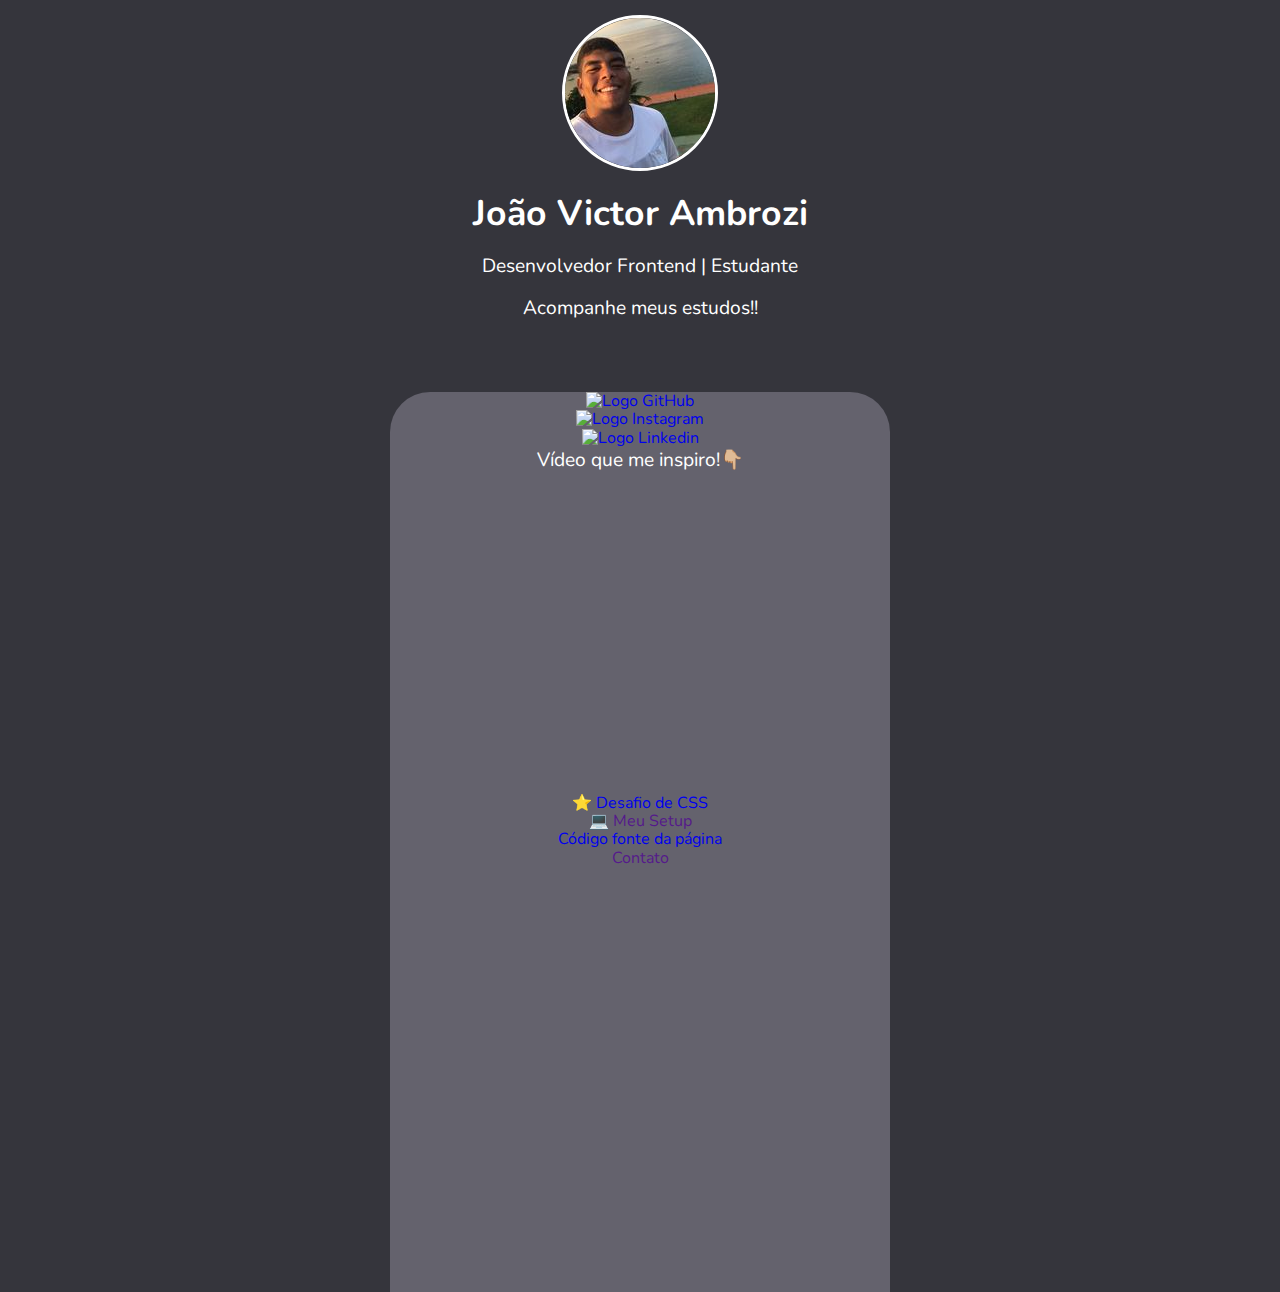
==== views/index.html @ 848961c4 "Starting project to add on instagram, HTML complete" ====
<!DOCTYPE html>
<html lang="en">

<head>
    <meta charset="UTF-8">
    <meta http-equiv="X-UA-Compatible" content="IE=edge">
    <meta name="viewport" content="width=device-width, initial-scale=1.0">

    <link rel="stylesheet" href="../public/style/normalize.css">
    <link rel="stylesheet" href="../public/style/reset.css">
    <link rel="stylesheet" href="../public/style/style.css">

    <title>victorambrozi.dev</title>
</head>

<body>
    <div class="container">
        <img src="../public/assets/images/foto-perfil.jpg" alt="Avatar Perfil">

        <h1>João Victor Ambrozi</h1>
        <p>Desenvolvedor Frontend | Estudante</p>

        <p>Acompanhe meus estudos!!</p>

        <div class="container__content">
            <div class="content">
                <ul class="content-logos">
                    <li>
                        <a href="https://github.com/victorambrozi" target="_blank">
                            <img src="assets/images/logo/linkedin.svg" alt="Logo GitHub">
                        </a>
                    </li>

                    <li>
                        <a href="https://www.instagram.com/victorambrozi.dev/" target="_blank">
                            <img src="assets/images/logo/instagram.svg" alt="Logo Instagram">
                        </a>
                    </li>

                    <li>
                        <a href="https://www.linkedin.com/in/victorambrozi/" target="_blank">
                            <img src="assets/images/logo/linkedin.svg" alt="Logo Linkedin">
                        </a>
                    </li>
                </ul>

                <p>Vídeo que me inspiro!👇🏼</p>

                <div class="content__info">

                    <iframe width="560" height="315" src="https://www.youtube.com/embed/oUPaJxk6TZ0" frameborder="0"
                        allow="accelerometer; autoplay; clipboard-write; encrypted-media; gyroscope; picture-in-picture"
                        allowfullscreen>
                    </iframe>

                    <ul class="content__links">
                        <li>
                            <a href="https://www.notion.so/Desafio-2-CSS-5818c4d1bcb44b1688abb97329084172"
                                target="_blank">
                                ⭐️ Desafio de CSS
                            </a>
                        </li>

                        <li>
                            <a href="" target="_blank">
                                💻 Meu Setup
                            </a>
                        </li>

                        <li>
                            <a href="git@github.com:victorambrozi/my-linktree.git" target="_blank">
                                Código fonte da página
                            </a>
                        </li>

                        <li>
                            <a href="" target="_blank">
                                Contato
                            </a>
                        </li>
                    </ul>
                </div>
                <!-- content-info -->
            </div>
            <!-- content -->
        </div>
        <!-- container__content -->
    </div>
    <!-- container -->
</body>

</html>
---- public/style/style.css ----
@import url('https://fonts.googleapis.com/css2?family=Nunito:wght@400;700&display=swap');

:root {
    --bg-body: #35353C;
    --bg-content: #64626D;
    --bg-links: #111115;
}

body {
    background: var(--bg-body);
    font-family: "Nunito", sans-serif;
}

/* Presentation */

.container {
    margin: 0 auto;
    max-width: 500px;
    text-align: center;
}

.container > img {
    margin-top: 15px;
    max-width: 500px;
    border-radius: 50%;

    border: 3px solid #fff;
}

.container h1 {
    font-size: 2.225em;
    font-weight: 700;
    line-height: 30px;

    color: #fff;
}

.container p {
    font-size: 1.2em;
    line-height: 27px;
    color: #fff;
}

.container p + p {
    padding-top: 15px;
}

/* Content */

.container__content {
    max-width: 500px;
    height: 100vh;
    margin-top: 70px;

    border-radius: 40px 40px 0 0;
    background-color: var(--bg-content);
}

.content {
    padding: 0 30px;
    position: relative;
}

iframe {
    width: 100%;
}
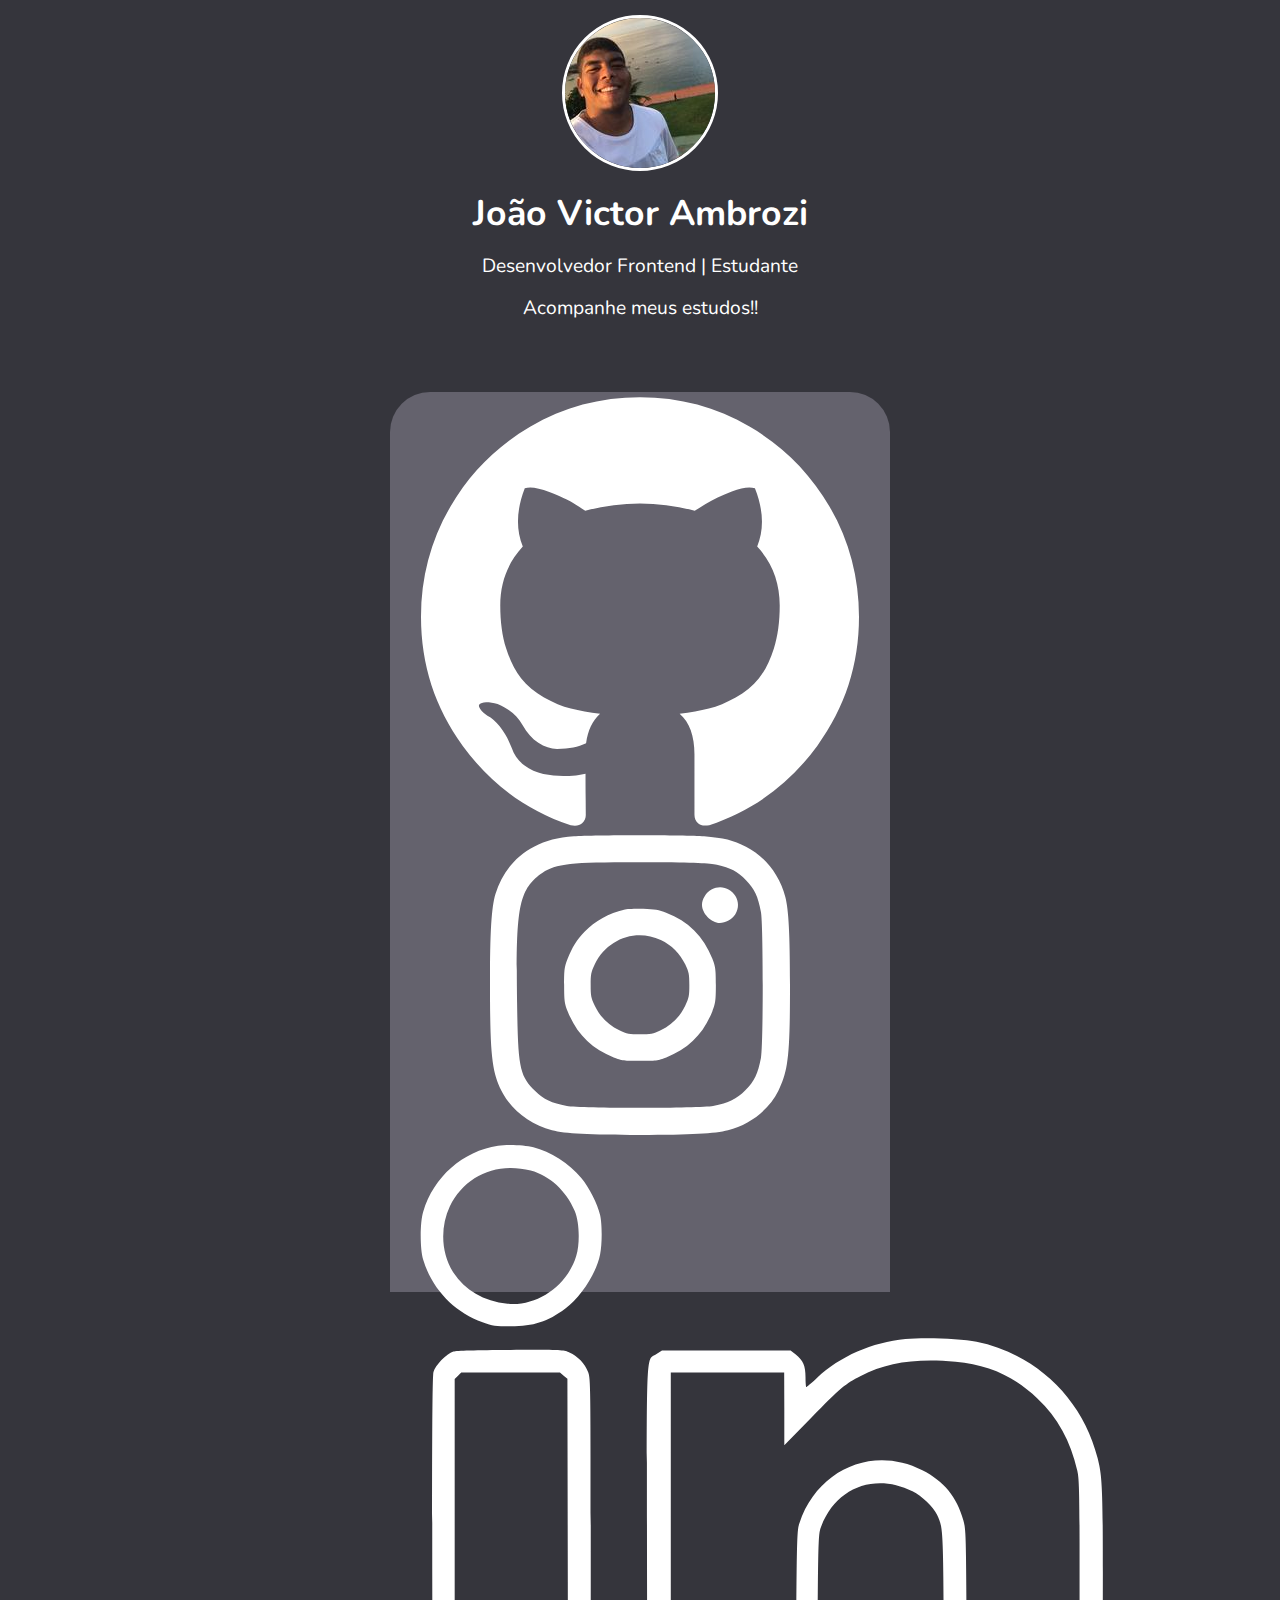
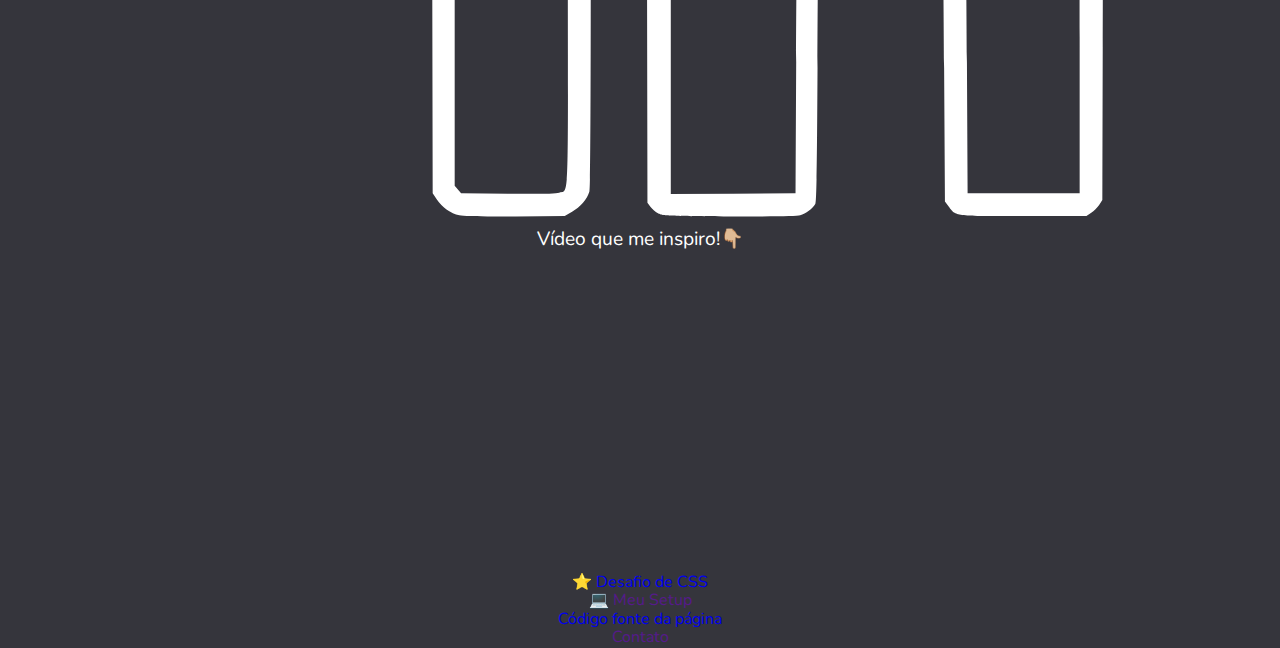
==== commit 8e559556: "addition of container to contents" ====
--- a/views/index.html
+++ b/views/index.html
@@ -27,28 +27,32 @@
                 <ul class="content-logos">
                     <li>
                         <a href="https://github.com/victorambrozi" target="_blank">
-                            <img src="assets/images/logo/linkedin.svg" alt="Logo GitHub">
+                            <img src="../public/assets/logo/github.svg" alt="Logo GitHub">
                         </a>
                     </li>
 
                     <li>
                         <a href="https://www.instagram.com/victorambrozi.dev/" target="_blank">
-                            <img src="assets/images/logo/instagram.svg" alt="Logo Instagram">
+                            <img src="../public/assets/logo/instagram.svg" alt="Logo Instagram">
                         </a>
                     </li>
 
                     <li>
                         <a href="https://www.linkedin.com/in/victorambrozi/" target="_blank">
-                            <img src="assets/images/logo/linkedin.svg" alt="Logo Linkedin">
+                            <img src="../public/assets/logo/linkedin.svg" alt="Logo Linkedin">
                         </a>
                     </li>
                 </ul>
 
-                <p>Vídeo que me inspiro!👇🏼</p>
+                <div class="content__info">
+                    
+                    <p>Vídeo que me inspiro!👇🏼</p>
 
-                <div class="content__info">
-
-                    <iframe width="560" height="315" src="https://www.youtube.com/embed/oUPaJxk6TZ0" frameborder="0"
+                    <iframe class="video"
+                        width="560" 
+                        height="315" 
+                        src="https://www.youtube.com/embed/oUPaJxk6TZ0" 
+                        frameborder="0"
                         allow="accelerometer; autoplay; clipboard-write; encrypted-media; gyroscope; picture-in-picture"
                         allowfullscreen>
                     </iframe>
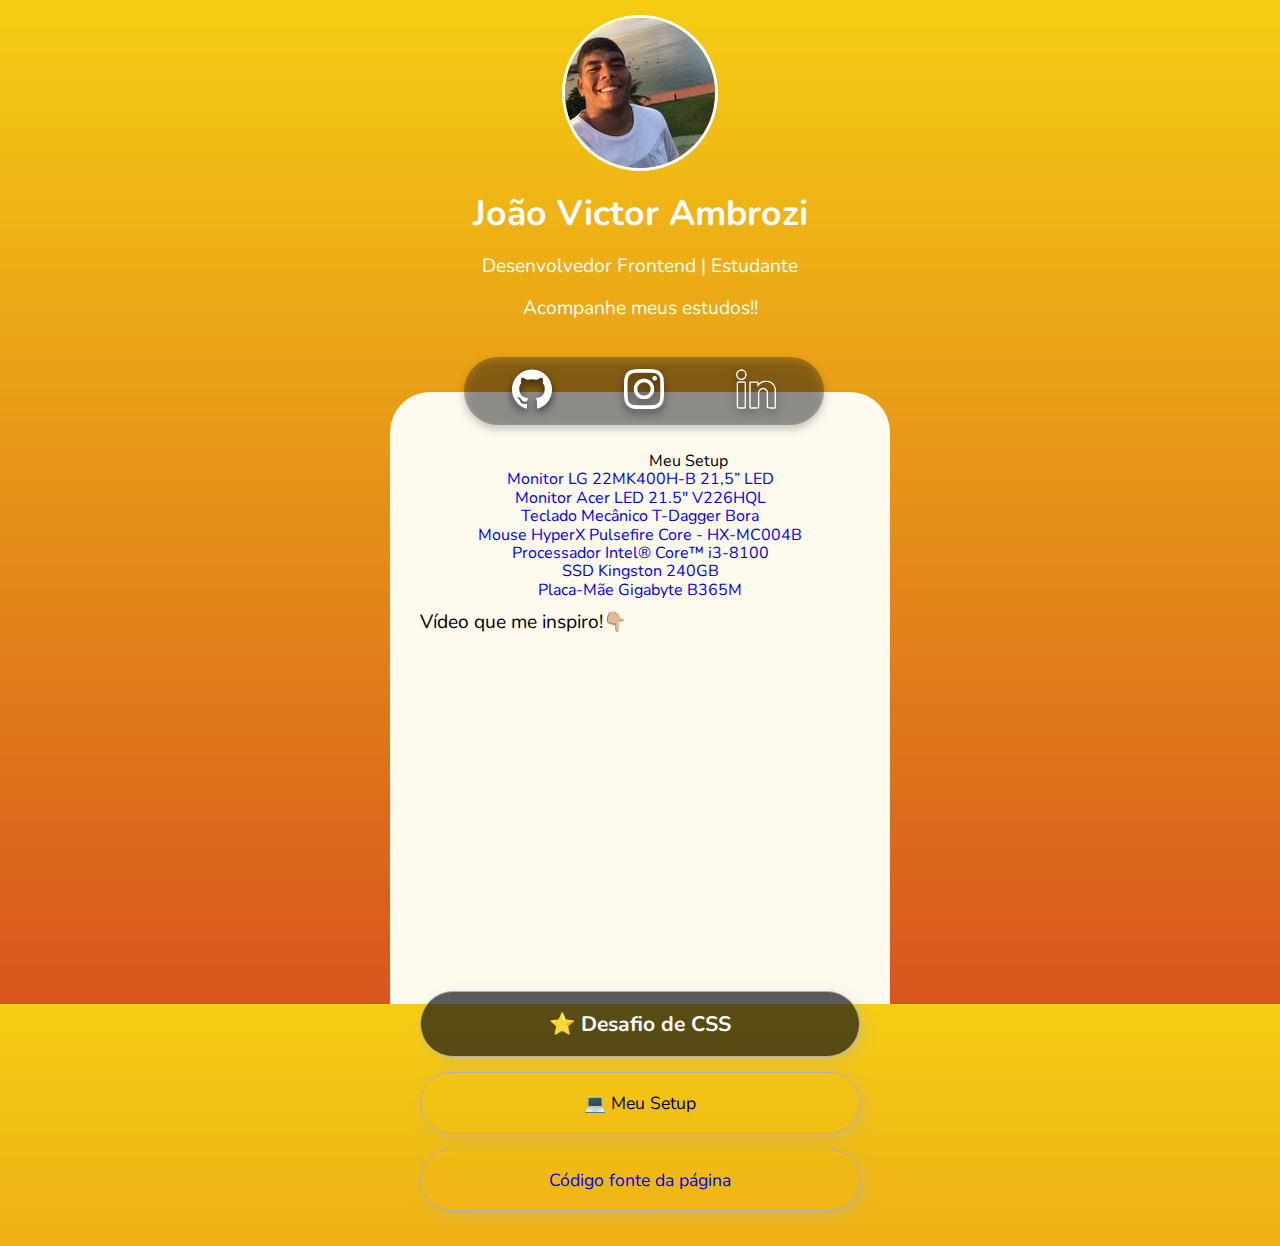
==== commit 29c6c494: "added secondary-content on page" ====
--- a/views/index.html
+++ b/views/index.html
@@ -6,6 +6,7 @@
     <meta http-equiv="X-UA-Compatible" content="IE=edge">
     <meta name="viewport" content="width=device-width, initial-scale=1.0">
 
+    <link href="https://fonts.googleapis.com/icon?family=Material+Icons" rel="stylesheet">
     <link rel="stylesheet" href="../public/style/normalize.css">
     <link rel="stylesheet" href="../public/style/reset.css">
     <link rel="stylesheet" href="../public/style/style.css">
@@ -44,6 +45,55 @@
                     </li>
                 </ul>
 
+                <div class="secondary-content__info show">
+                    <h3 class="return"><i class="material-icons">west</i>Meu Setup<h3>
+                    <ul class="content__links-secondary" class="setup">
+                        <li>
+                            <a href="https://www.notion.so/Desafio-2-CSS-5818c4d1bcb44b1688abb97329084172" target="_blank">
+                                Monitor LG 22MK400H-B 21,5” LED
+                            </a>
+                        </li>
+
+                        <li>
+                            <a href="https://www.kabum.com.br/produto/78336/monitor-acer-led-21-5-widescreen-full-hd-hdmi-vga-dvi-v226hql?gclid=CjwKCAiAhbeCBhBcEiwAkv2cY4aMVoIjfCzl8Z2pujcW9Hp5yi4sOihyWoRvYMXmHH7IoUF5lys8_BoCzA8QAvD_BwE" target="_blank">
+                                Monitor Acer LED 21.5" V226HQL 
+                            </a>
+                        </li>
+
+                        <li>
+                            <a href="https://www.kabum.com.br/produto/152294/teclado-mec-nico-gamer-t-dagger-bora-com-ilumina-o-rgb-personaliz-vel-t-tgk315-rd" target="_blank">
+                                Teclado Mecânico T-Dagger Bora
+                            </a>
+                        </li>
+
+                        <li>
+                            <a href="https://www.kabum.com.br/cgi-local/site/produtos/descricao_ofertas.cgi?codigo=98696" target="_blank">
+                                Mouse HyperX Pulsefire Core - HX-MC004B
+                            </a>
+                        </li>
+
+                        <li>
+                            <a href="https://www.intel.com.br/content/www/br/pt/products/processors/core/i3-processors/i3-8100.html" target="_blank">
+                                Processador Intel® Core™ i3-8100
+                            </a>
+                        </li>
+
+                        <li>
+                            <a href="https://www.kabum.com.br/cgi-local/site/produtos/descricao_ofertas.cgi?codigo=85197&gclid=CjwKCAiAhbeCBhBcEiwAkv2cY9FuJGAr5xmVaK6Wi20CoVa_rlCl7kmaqcmAyacwCxmDGKWWQySmKxoCPKMQAvD_BwE" target="_blank">
+                                SSD Kingston 240GB
+                            </a>
+                        </li>
+
+                        <li>
+                            <a href="https://www.kabum.com.br/produto/103412/placa-m-e-gigabyte-b365m-gaming-hd-intel-lga-1151-matx-ddr4" target="_blank">
+                                Placa-Mãe Gigabyte B365M
+                            </a>
+                        </li>
+                    </ul>                       
+
+                </div>
+                <!-- secondary-content__info -->
+
                 <div class="content__info">
                     
                     <p>Vídeo que me inspiro!👇🏼</p>
@@ -65,21 +115,13 @@
                             </a>
                         </li>
 
-                        <li>
-                            <a href="" target="_blank">
+                        <li id="button-setup">
                                 💻 Meu Setup
-                            </a>
                         </li>
 
                         <li>
                             <a href="git@github.com:victorambrozi/my-linktree.git" target="_blank">
                                 Código fonte da página
-                            </a>
-                        </li>
-
-                        <li>
-                            <a href="" target="_blank">
-                                Contato
                             </a>
                         </li>
                     </ul>
--- a/public/style/style.css
+++ b/public/style/style.css
@@ -1,9 +1,9 @@
 @import url('https://fonts.googleapis.com/css2?family=Nunito:wght@400;700&display=swap');
 
 :root {
-    --bg-body: #35353C;
-    --bg-content: #64626D;
-    --bg-links: #111115;
+    --bg-body: linear-gradient(180deg, #F5CD13 0%, #D7551D 100%);;
+    --bg-content: #FEFAEE;
+    --bg-links: #11111550;
 }
 
 body {
@@ -16,6 +16,7 @@
 .container {
     margin: 0 auto;
     max-width: 500px;
+
     text-align: center;
 }
 
@@ -49,7 +50,7 @@
 
 .container__content {
     max-width: 500px;
-    height: 100vh;
+    height: 68vh;
     margin-top: 70px;
 
     border-radius: 40px 40px 0 0;
@@ -57,12 +58,81 @@
 }
 
 .content {
-    padding: 0 30px;
+    padding: 50px 30px 20px;
     position: relative;
 }
 
-iframe {
-    width: 100%;
+.content-logos {
+    padding: 12px;
+    width: 360px;
+    
+    display: flex;
+    justify-content: space-around;
+    align-items: center;
+    
+    border-radius: 40px;
+    
+    background: var(--bg-links);
+    filter: drop-shadow(0px 4px 4px rgba(0, 0, 0, 0.7));
+
+    position: absolute;
+    top: -35px;
+    right: 66px;
+}
+
+.content-logos img {
+    width: 40px;
+    height: 40px;
+}
+
+.content-logos img:hover {
+    transform: translateY(-2px);
+    transition: .2s;
+}
+
+.content__info > p {
+    margin: 10px 0;
+
+    text-align: left;
+
+    color: #000;
 }
 
 
+.video {
+    margin-top: 10px;
+    width: 100%;
+
+    border-radius: 30px;
+}
+
+
+.content__links {
+    margin: 15px 0;
+}
+
+.content__links li {
+    width: 100%;
+    padding: 20px 0;
+    margin: 15px 0;
+
+    border: 1px solid #b1b0b0;
+    border-radius: 40px;
+    box-shadow: 4px 4px 18px -5px rgba(179, 179, 179, 0.72);
+
+    font-size: 1.1em;
+
+}
+
+.content__links li:nth-child(1) {
+    background: #111115B0;
+
+}
+
+.content__links li:nth-child(1) a {
+    color: #fff;
+    font-weight: 700;
+    font-size: 1.2em;
+
+}
+
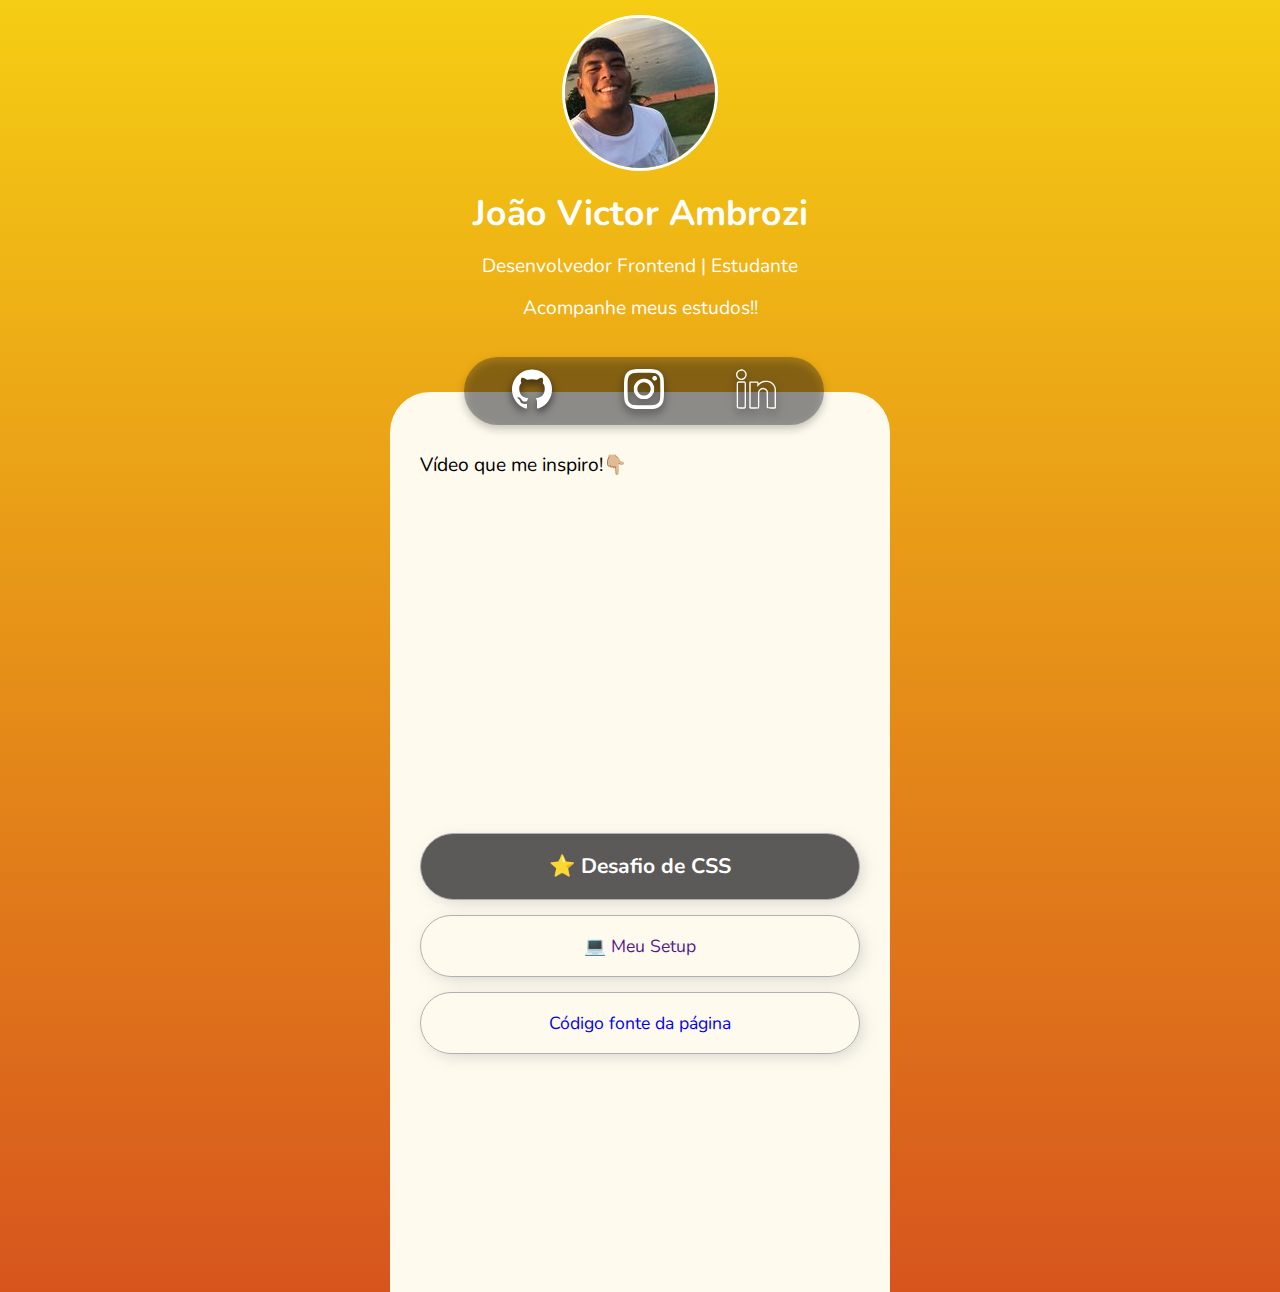
==== commit a7ee7170: "added comment" ====
--- a/views/index.html
+++ b/views/index.html
@@ -45,6 +45,7 @@
                     </li>
                 </ul>
 
+                <!-- hidden information -->
                 <div class="secondary-content__info show">
                     <h3 class="return"><i class="material-icons">west</i>Meu Setup<h3>
                     <ul class="content__links-secondary" class="setup">
--- a/public/style/style.css
+++ b/public/style/style.css
@@ -4,6 +4,7 @@
     --bg-body: linear-gradient(180deg, #F5CD13 0%, #D7551D 100%);;
     --bg-content: #FEFAEE;
     --bg-links: #11111550;
+    --color-text-link: #551a8b;
 }
 
 body {
@@ -50,7 +51,7 @@
 
 .container__content {
     max-width: 500px;
-    height: 68vh;
+    height: 100vh;
     margin-top: 70px;
 
     border-radius: 40px 40px 0 0;
@@ -122,6 +123,8 @@
 
     font-size: 1.1em;
 
+    color: var(--color-text-link);
+    cursor: pointer;
 }
 
 .content__links li:nth-child(1) {
@@ -136,3 +139,80 @@
 
 }
 
+/* Secondary-content */
+.secondary-content__info {
+    padding: 0 30px;
+    width: 100%;
+    height: 100%;
+    
+    position: absolute;
+    left: 100%;
+    top: 50px;
+    z-index: 2;
+    
+    visibility: hidden;
+
+    background-color: var(--bg-content);
+}
+
+.secondary-content__info.show {
+    animation: content-show .5s forwards;
+}
+
+.secondary-content__info.hide {
+    animation: content-hide .5s forwards;
+}
+.return {
+    display: flex;
+    align-items: center;
+
+    font-size: 1.3em;
+    font-weight: 700;
+    color: var(--color-text-link);
+
+    cursor: pointer;
+}
+
+.return i {
+    margin-right: 2px;
+}
+.content__links-secondary {
+    margin: 15px 0;
+}
+
+.content__links-secondary li {
+    width: 100%;
+    padding: 20px 0;
+    margin: 15px 0;
+
+    border: 1px solid #b1b0b0;
+    border-radius: 40px;
+    box-shadow: 4px 4px 18px -5px rgba(179, 179, 179, 0.722);
+
+    font-size: 1.1em;
+}
+
+@keyframes content-show {
+    0% {
+        left: 100%;
+        visibility: hidden;
+    }
+
+    100% {
+        left: 0;
+        visibility: 100%;
+    }
+}
+
+@keyframes content-hide {
+    0% {
+        left: 0;
+        visibility: visible;
+    }
+
+    100% {
+        left: 100%;
+        visibility: hidden;
+    }
+}
+
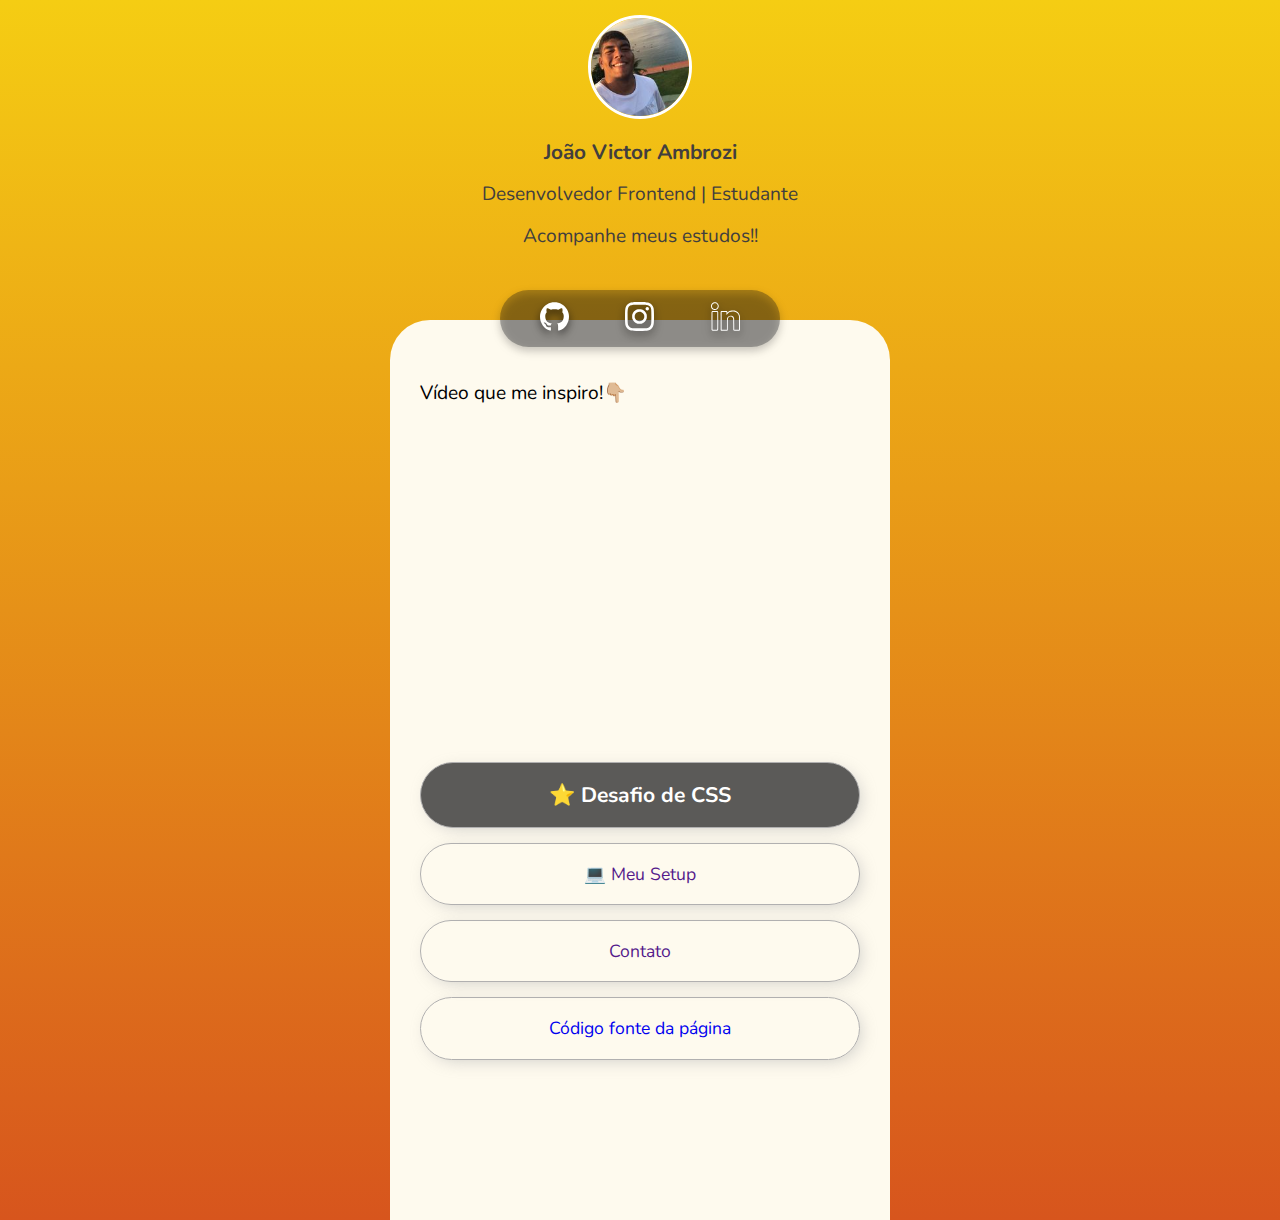
==== commit 9627f249: "added logic on secondary-page" ====
--- a/views/index.html
+++ b/views/index.html
@@ -24,7 +24,6 @@
         <p>Acompanhe meus estudos!!</p>
 
         <div class="container__content">
-            <div class="content">
                 <ul class="content-logos">
                     <li>
                         <a href="https://github.com/victorambrozi" target="_blank">
@@ -44,65 +43,72 @@
                         </a>
                     </li>
                 </ul>
+            
+                       
+            <div class="content">
 
                 <!-- hidden information -->
-                <div class="secondary-content__info show">
+                <div class=" hide-content secondary-content__info">
                     <h3 class="return"><i class="material-icons">west</i>Meu Setup<h3>
-                    <ul class="content__links-secondary" class="setup">
-                        <li>
-                            <a href="https://www.notion.so/Desafio-2-CSS-5818c4d1bcb44b1688abb97329084172" target="_blank">
-                                Monitor LG 22MK400H-B 21,5” LED
-                            </a>
-                        </li>
+                            <ul class="content__links-secondary" class="setup">
+                                <li>
+                                    <a href="https://www.notion.so/Desafio-2-CSS-5818c4d1bcb44b1688abb97329084172"
+                                        target="_blank">
+                                        Monitor LG 22MK400H-B 21,5” LED
+                                    </a>
+                                </li>
 
-                        <li>
-                            <a href="https://www.kabum.com.br/produto/78336/monitor-acer-led-21-5-widescreen-full-hd-hdmi-vga-dvi-v226hql?gclid=CjwKCAiAhbeCBhBcEiwAkv2cY4aMVoIjfCzl8Z2pujcW9Hp5yi4sOihyWoRvYMXmHH7IoUF5lys8_BoCzA8QAvD_BwE" target="_blank">
-                                Monitor Acer LED 21.5" V226HQL 
-                            </a>
-                        </li>
+                                <li>
+                                    <a href="https://www.kabum.com.br/produto/78336/monitor-acer-led-21-5-widescreen-full-hd-hdmi-vga-dvi-v226hql?gclid=CjwKCAiAhbeCBhBcEiwAkv2cY4aMVoIjfCzl8Z2pujcW9Hp5yi4sOihyWoRvYMXmHH7IoUF5lys8_BoCzA8QAvD_BwE"
+                                        target="_blank">
+                                        Monitor Acer LED 21.5" V226HQL
+                                    </a>
+                                </li>
 
-                        <li>
-                            <a href="https://www.kabum.com.br/produto/152294/teclado-mec-nico-gamer-t-dagger-bora-com-ilumina-o-rgb-personaliz-vel-t-tgk315-rd" target="_blank">
-                                Teclado Mecânico T-Dagger Bora
-                            </a>
-                        </li>
+                                <li>
+                                    <a href="https://www.kabum.com.br/produto/152294/teclado-mec-nico-gamer-t-dagger-bora-com-ilumina-o-rgb-personaliz-vel-t-tgk315-rd"
+                                        target="_blank">
+                                        Teclado Mecânico T-Dagger Bora
+                                    </a>
+                                </li>
 
-                        <li>
-                            <a href="https://www.kabum.com.br/cgi-local/site/produtos/descricao_ofertas.cgi?codigo=98696" target="_blank">
-                                Mouse HyperX Pulsefire Core - HX-MC004B
-                            </a>
-                        </li>
+                                <li>
+                                    <a href="https://www.kabum.com.br/cgi-local/site/produtos/descricao_ofertas.cgi?codigo=98696"
+                                        target="_blank">
+                                        Mouse HyperX Pulsefire Core - HX-MC004B
+                                    </a>
+                                </li>
 
-                        <li>
-                            <a href="https://www.intel.com.br/content/www/br/pt/products/processors/core/i3-processors/i3-8100.html" target="_blank">
-                                Processador Intel® Core™ i3-8100
-                            </a>
-                        </li>
+                                <li>
+                                    <a href="https://www.intel.com.br/content/www/br/pt/products/processors/core/i3-processors/i3-8100.html"
+                                        target="_blank">
+                                        Processador Intel® Core™ i3-8100
+                                    </a>
+                                </li>
 
-                        <li>
-                            <a href="https://www.kabum.com.br/cgi-local/site/produtos/descricao_ofertas.cgi?codigo=85197&gclid=CjwKCAiAhbeCBhBcEiwAkv2cY9FuJGAr5xmVaK6Wi20CoVa_rlCl7kmaqcmAyacwCxmDGKWWQySmKxoCPKMQAvD_BwE" target="_blank">
-                                SSD Kingston 240GB
-                            </a>
-                        </li>
+                                <li>
+                                    <a href="https://www.kabum.com.br/cgi-local/site/produtos/descricao_ofertas.cgi?codigo=85197&gclid=CjwKCAiAhbeCBhBcEiwAkv2cY9FuJGAr5xmVaK6Wi20CoVa_rlCl7kmaqcmAyacwCxmDGKWWQySmKxoCPKMQAvD_BwE"
+                                        target="_blank">
+                                        SSD Kingston 240GB
+                                    </a>
+                                </li>
 
-                        <li>
-                            <a href="https://www.kabum.com.br/produto/103412/placa-m-e-gigabyte-b365m-gaming-hd-intel-lga-1151-matx-ddr4" target="_blank">
-                                Placa-Mãe Gigabyte B365M
-                            </a>
-                        </li>
-                    </ul>                       
+                                <li>
+                                    <a href="https://www.kabum.com.br/produto/103412/placa-m-e-gigabyte-b365m-gaming-hd-intel-lga-1151-matx-ddr4"
+                                        target="_blank">
+                                        Placa-Mãe Gigabyte B365M
+                                    </a>
+                                </li>
+                            </ul>
 
                 </div>
                 <!-- secondary-content__info -->
 
                 <div class="content__info">
-                    
+
                     <p>Vídeo que me inspiro!👇🏼</p>
 
-                    <iframe class="video"
-                        width="560" 
-                        height="315" 
-                        src="https://www.youtube.com/embed/oUPaJxk6TZ0" 
+                    <iframe class="video" width="560" height="315" src="https://www.youtube.com/embed/oUPaJxk6TZ0"
                         frameborder="0"
                         allow="accelerometer; autoplay; clipboard-write; encrypted-media; gyroscope; picture-in-picture"
                         allowfullscreen>
@@ -117,7 +123,11 @@
                         </li>
 
                         <li id="button-setup">
-                                💻 Meu Setup
+                            💻 Meu Setup
+                        </li>
+                        
+                        <li id="button-contact">
+                            Contato
                         </li>
 
                         <li>
@@ -134,6 +144,8 @@
         <!-- container__content -->
     </div>
     <!-- container -->
+
+    <script src="../public/scripts/return-page.js"></script>
 </body>
 
 </html>--- a/public/style/style.css
+++ b/public/style/style.css
@@ -23,24 +23,24 @@
 
 .container > img {
     margin-top: 15px;
-    max-width: 500px;
+    width: 104px;
     border-radius: 50%;
 
     border: 3px solid #fff;
 }
 
 .container h1 {
-    font-size: 2.225em;
+    font-size: 1.3em;
     font-weight: 700;
     line-height: 30px;
 
-    color: #fff;
+    color: #423e3e;
 }
 
 .container p {
     font-size: 1.2em;
     line-height: 27px;
-    color: #fff;
+    color: #423e3e;
 }
 
 .container p + p {
@@ -61,11 +61,12 @@
 .content {
     padding: 50px 30px 20px;
     position: relative;
+    overflow: hidden;
 }
 
 .content-logos {
     padding: 12px;
-    width: 360px;
+    width: 280px;
     
     display: flex;
     justify-content: space-around;
@@ -77,13 +78,14 @@
     filter: drop-shadow(0px 4px 4px rgba(0, 0, 0, 0.7));
 
     position: absolute;
-    top: -35px;
-    right: 66px;
+    top: 290px;
+    left: calc(50% - 140px);
+    
 }
 
 .content-logos img {
-    width: 40px;
-    height: 40px;
+    width: 29px;
+    height: 29px;
 }
 
 .content-logos img:hover {
@@ -148,7 +150,6 @@
     position: absolute;
     left: 100%;
     top: 50px;
-    z-index: 2;
     
     visibility: hidden;
 
@@ -156,12 +157,14 @@
 }
 
 .secondary-content__info.show {
-    animation: content-show .5s forwards;
+    animation: content-show 0.3s forwards;
+    
 }
 
 .secondary-content__info.hide {
-    animation: content-hide .5s forwards;
-}
+    animation: content-hide 0.3s forwards;
+}
+
 .return {
     display: flex;
     align-items: center;
@@ -200,7 +203,7 @@
 
     100% {
         left: 0;
-        visibility: 100%;
+        visibility: visible;
     }
 }
 
@@ -215,4 +218,3 @@
         visibility: hidden;
     }
 }
-
